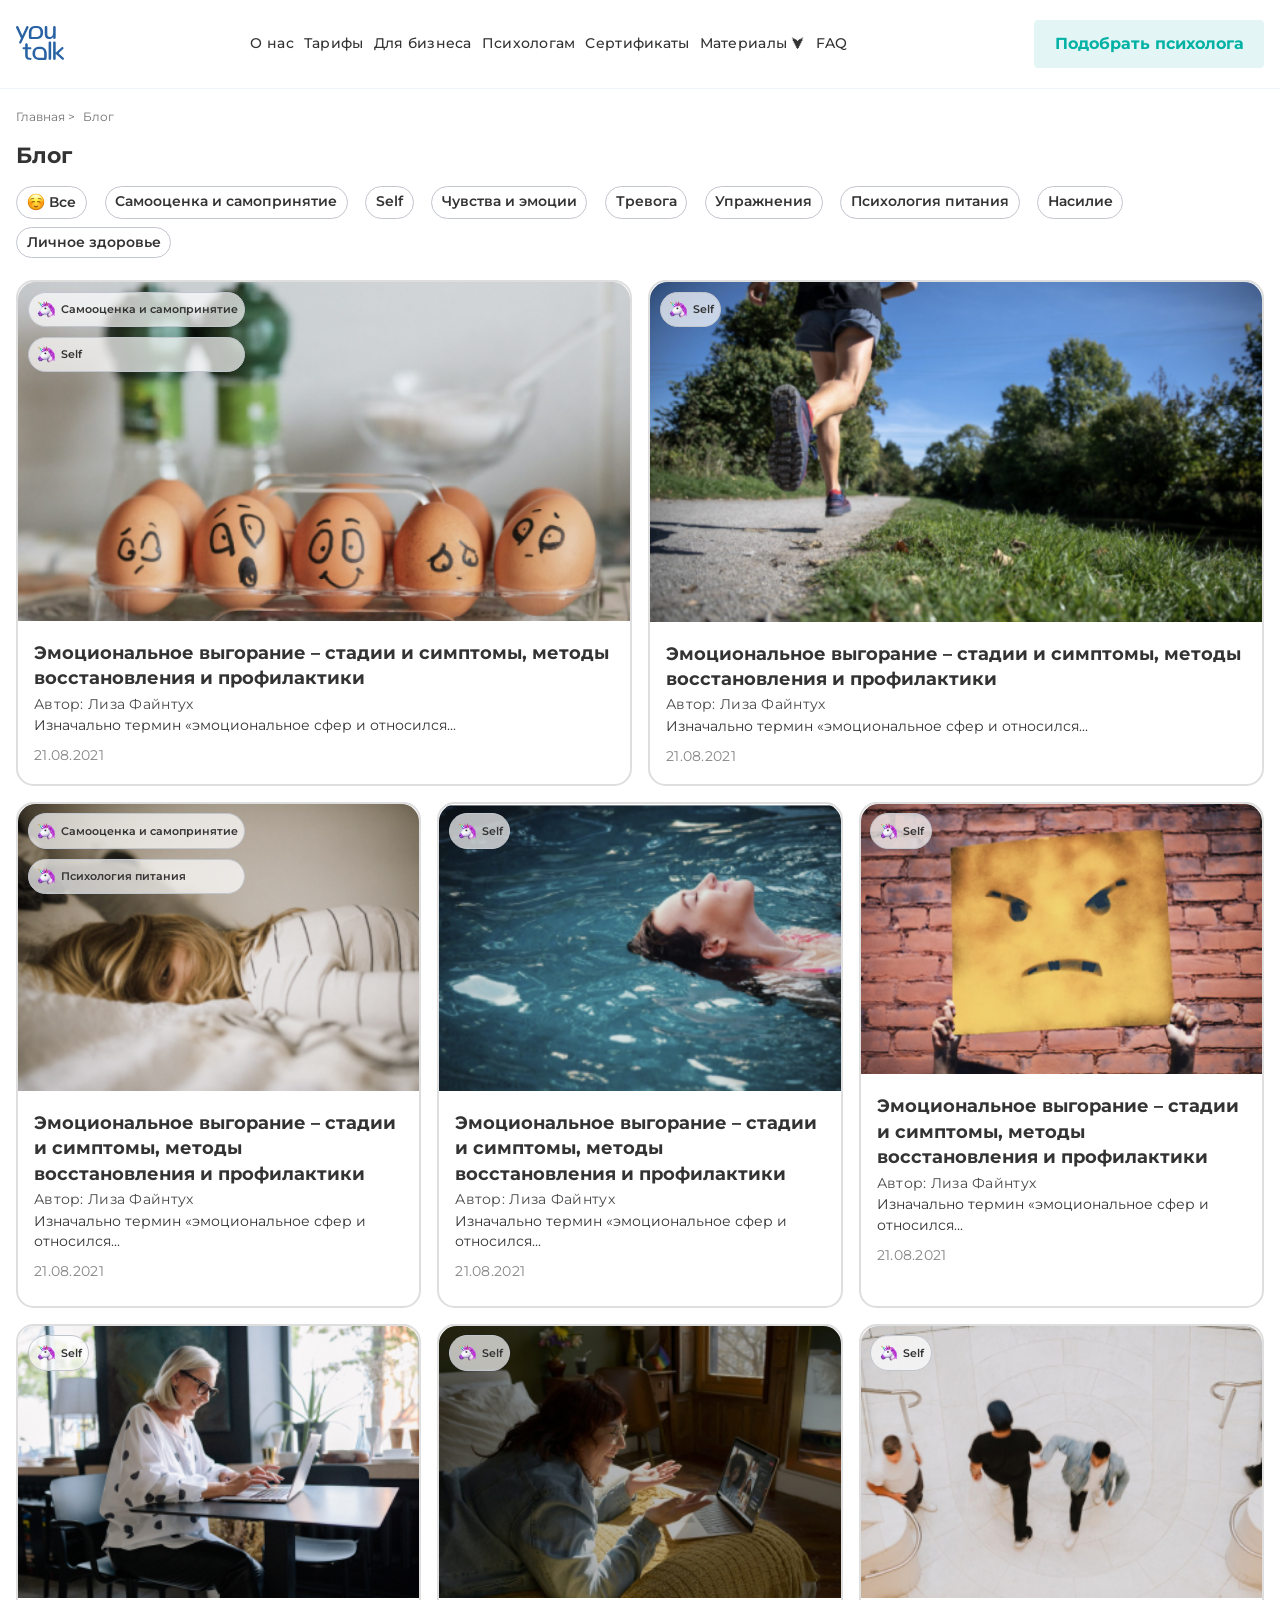
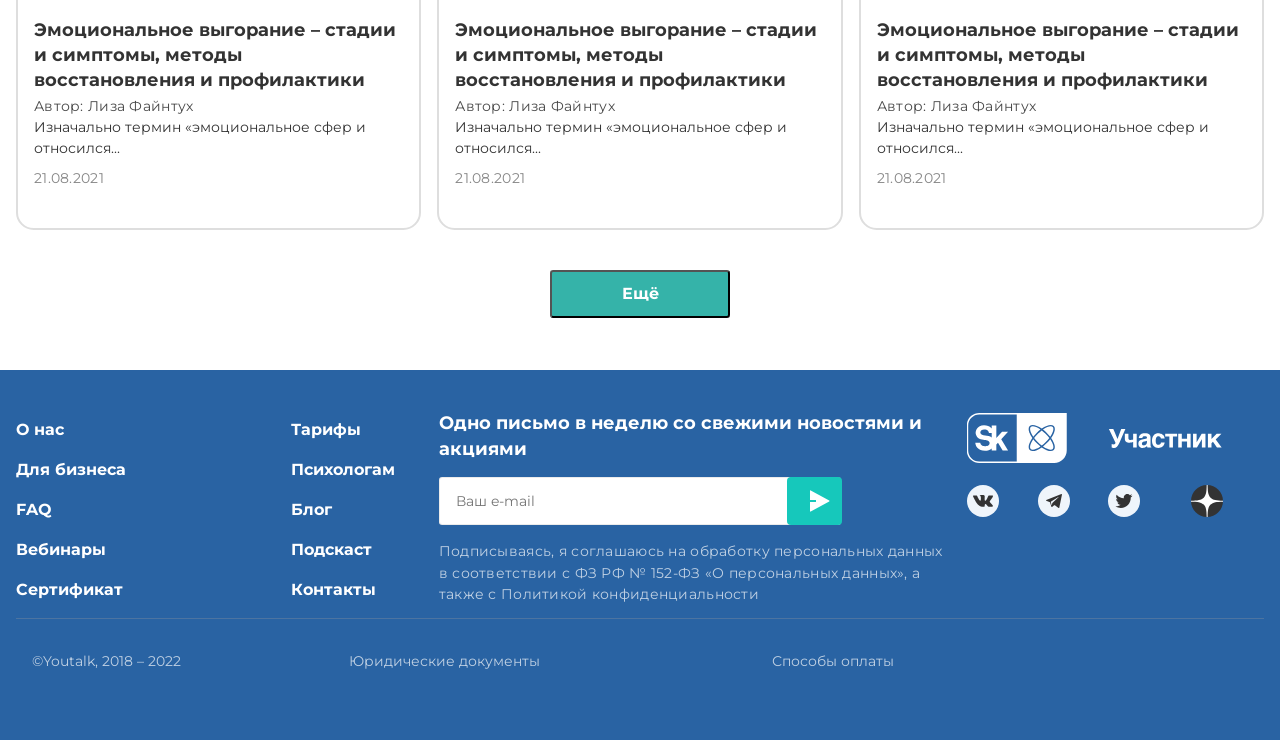
==== index.html @ 529569fa "first commit" ====
<!DOCTYPE html>
<html lang="ru">

<head>
  <meta charset="UTF-8">
  <meta name="viewport" content="width=device-width, initial-scale=1.0">
  <link rel="stylesheet" href="./style/style.css">
  <!-- <link rel="stylesheet" href="/style-pages/anxiety.css"> -->
  <link rel="preconnect" href="https://fonts.googleapis.com">
  <link rel="preconnect" href="https://fonts.gstatic.com" crossorigin>
  <link href="https://fonts.googleapis.com/css2?family=Montserrat:ital,wght@0,100..900;1,100..900&display=swap"
    rel="stylesheet">
  <title>YouTalk</title>
</head>

<body>
  <header class="header">
    <a class="header__logo" href="./index.html">
      <img src="./img/svg/header-icon-house.svg" alt="Домой в YouTalk">
    </a>
    <nav class="header__nav">
      <ul>
        <li><a href="./pages/anxiety.html">О нас</a></li>
        <li><a href="./index.html">Тарифы</a></li>
        <li><a href="#">Для бизнеса</a></li>
        <li><a href="#">Психологам</a></li>
        <li><a href="#">Сертификаты</a></li>
        <li><a href="#">Материалы &#11167;</a></li>
        <li><a href="#">FAQ</a></li>
      </ul>
    </nav>
    <button class="header__button">Подобрать психолога</button>
    <button class="header__burger">
      <img class="header__burger-icon" src="./img/svg/header-icon-nav.svg" alt="Разверни навигацию">
    </button>
  </header>
  <!-- хлебные крошки -->
  <nav class="crumbs">
    <ul class="crumbs__nav">
      <li><a href="./index.html">Главная &gt;</a></li>
      <li><a href="./pages/anxiety.html">Блог</a></li>
    </ul>
  </nav>

  <!-- заголовок именю СКРОЛ -->
  <nav class="scrol">
    <h1 class="scrol__title">Блог</h1>
    <ul class="scrol__nav">
      <li>
        <a class="scrol__icon" href="#">
          <img src="./img/svg/nav-smail.svg" alt="">
          Все
        </a>
      </li>
      <li><a href="./pages/anxiety.html">Самооценка и самопринятие</a></li>
      <li><a href="./index.html">Self</a></li>
      <li><a href="./pages/anxiety.html">Чувства и эмоции</a></li>
      <li><a href="#">Тревога</a></li>
      <li><a href="./pages/anxiety.html">Упражнения</a></li>
      <li><a href="#">Психология питания</a></li>
      <li><a href="#">Насилие</a></li>
      <li><a href="#">Личное здоровье</a></li>
    </ul>
  </nav>

  <!-- общий блок с секциями статьи -->
  <div class="main">
    <div class="main__top">
      <section class="main__top-emotion">
        <div class="main__unic">
          <div class="main__laic">
            <img class="main__imgtop" src="./img/svg/unicorn.svg" alt="">
            <span class="main__sptop">Самооценка и самопринятие</span>
          </div>
          <div class="main__laic">
            <img class="main__imgdot" src="./img/svg/unicorn.svg" alt="">
            <span class="main__spdot">Психология питания</span>
          </div>
        </div>
        <img src="./img/jpg/max-title1.jpg" alt="Эмоциональное выгорание">
        <h3 class="main__top-emotion-title">Эмоциональное выгорание – стадии и симптомы, методы восстановления и
          профилактики
        </h3>
        <span class="main__top-emotion-author">Автор: Лиза Файнтух</span>
        <p class="main__top-emotion-article">Изначально термин «эмоциональное сфер и относился...</p>
        <span class="main__top-emotion-date">21.08.2021</span>
      </section>
      <section class="main__top-sport">
        <div class="main__unic">
          <div class="main__laic">
            <img class="main__imgtop" src="./img/svg/unicorn.svg" alt="">
            <span class="main__sptop"> Self</span>
          </div>
        </div>
        <img src="./img/jpg/max-title2.jpg" alt="Эмоциональное выгорание">
        <h3 class="main__top-sport-title">Эмоциональное выгорание – стадии и симптомы, методы восстановления и
          профилактики
        </h3>
        <span class="main__top-sport-author">Автор: Лиза Файнтух</span>
        <p class="main__top-sport-article">Изначально термин «эмоциональное сфер и относился...</p>
        <span class="main__top-sport-date">21.08.2021</span>
      </section>
    </div>
    <div class="main__wrap">
      <section class="main__emotion">
        <div class="main__unic">
          <div class="main__laic">
            <img class="main__imgtop" src="./img/svg/unicorn.svg" alt="">
            <span class="main__sptop">Самооценка и самопринятие</span>
          </div>
          <div class="main__laic">
            <img class="main__imgdot" src="./img/svg/unicorn.svg" alt="">
            <span class="main__spdot">Self</span>
          </div>
        </div>
        <img src="./img/jpg/max-title1.jpg" alt="Эмоциональное выгорание">
        <h3 class="main__emotion-title">Эмоциональное выгорание – стадии и симптомы, методы восстановления и
          профилактики
        </h3>
        <span class="main__emotion-author">Автор: Лиза Файнтух</span>
        <p class="main__emotion-article">Изначально термин «эмоциональное сфер и относился...</p>
        <span class="main__emotion-date">21.08.2021</span>
      </section>
      <section class="main__sport">
        <div class="main__unic">
          <div class="main__laic">
            <img class="main__imgdot" src="./img/svg/unicorn.svg" alt="">
            <span class="main__spdot">Self</span>
          </div>
        </div>
        <img src="./img/jpg/max-title2.jpg" alt="Эмоциональное выгорание">
        <h3 class="main__sport-title">Эмоциональное выгорание – стадии и симптомы, методы восстановления и профилактики
        </h3>
        <span class="main__sport-author">Автор: Лиза Файнтух</span>
        <p class="main__sport-article">Изначально термин «эмоциональное сфер и относился...</p>
        <span class="main__sport-date">21.08.2021</span>
      </section>
      <section class="main__slip">
        <div class="main__unic">
          <div class="main__laic">
            <img class="main__imgtop" src="./img/svg/unicorn.svg" alt="">
            <span class="main__sptop">Самооценка и самопринятие</span>
          </div>
          <div class="main__laic">
            <img class="main__imgdot" src="./img/svg/unicorn.svg" alt="">
            <span class="main__spdot">Психология питания</span>
          </div>
        </div>
        <img src="./img/jpg/title3.jpg" alt="Эмоциональное выгорание">
        <h3 class="main__slip-title">Эмоциональное выгорание – стадии и симптомы, методы восстановления и профилактики
        </h3>
        <span class="main__slip-author">Автор: Лиза Файнтух</span>
        <p class="main__slip-article">Изначально термин «эмоциональное сфер и относился...</p>
        <span class="main__slip-date">21.08.2021</span>
      </section>
      <section class="main__pool">
        <div class="main__unic">
          <div class="main__laic">
            <img class="main__imgdot" src="./img/svg/unicorn.svg" alt="">
            <span class="main__spdot">Self</span>
          </div>
        </div>
        <img src="./img/jpg/title4.jpg" alt="Эмоциональное выгорание">
        <h3 class="main__pool-title">Эмоциональное выгорание – стадии и симптомы, методы восстановления и профилактики
        </h3>
        <span class="main__pool-author">Автор: Лиза Файнтух</span>
        <p class="main__pool-article">Изначально термин «эмоциональное сфер и относился...</p>
        <span class="main__pool-date">21.08.2021</span>
      </section>
      <section class="main__anger">
        <div class="main__unic">
          <div class="main__laic">
            <img class="main__imgdot" src="./img/svg/unicorn.svg" alt="">
            <span class="main__spdot">Self</span>
          </div>
        </div>
        <img src="./img/jpg/anger.jpg" alt="Эмоциональное выгорание">
        <h3 class="main__anger-title">Эмоциональное выгорание – стадии и симптомы, методы восстановления и профилактики
        </h3>
        <span class="main__anger-author">Автор: Лиза Файнтух</span>
        <p class="main__anger-article">Изначально термин «эмоциональное сфер и относился...</p>
        <span class="main__anger-date">21.08.2021</span>
      </section>
      <section class="main__study">
        <div class="main__unic">
          <div class="main__laic">
            <img class="main__imgdot" src="./img/svg/unicorn.svg" alt="">
            <span class="main__spdot">Self</span>
          </div>
        </div>
        <img src="./img/jpg/study.jpg" alt="Эмоциональное выгорание">
        <h3 class="main__study-title">Эмоциональное выгорание – стадии и симптомы, методы восстановления и профилактики
        </h3>
        <span class="main__study-author">Автор: Лиза Файнтух</span>
        <p class="main__study-article">Изначально термин «эмоциональное сфер и относился...</p>
        <span class="main__study-date">21.08.2021</span>
      </section>
      <section class="main__anxiety">
        <div class="main__unic">
          <div class="main__laic">
            <img class="main__imgdot" src="./img/svg/unicorn.svg" alt="">
            <span class="main__spdot">Self</span>
          </div>
        </div>
        <img src="./img/jpg/anxiety.jpg" alt="Эмоциональное выгорание">
        <h3 class="main__anxiety-title">Эмоциональное выгорание – стадии и симптомы, методы восстановления и
          профилактики
        </h3>
        <span class="main__anxiety-author">Автор: Лиза Файнтух</span>
        <p class="main__anxiety-article">Изначально термин «эмоциональное сфер и относился...</p>
        <span class="main__anxiety-date">21.08.2021</span>
      </section>
      <section class="main__garbage">
        <div class="main__unic">
          <div class="main__laic">
            <img class="main__imgdot" src="./img/svg/unicorn.svg" alt="">
            <span class="main__spdot">Self</span>
          </div>
        </div>
        <img src="./img/jpg/garbage.jpg" alt="Эмоциональное выгорание">
        <h3 class="main__garbage-title">Эмоциональное выгорание – стадии и симптомы, методы восстановления и
          профилактики
        </h3>
        <span class="main__garbage-author">Автор: Лиза Файнтух</span>
        <p class="main__garbage-article">Изначально термин «эмоциональное сфер и относился...</p>
        <span class="main__garbage-date">21.08.2021</span>
      </section>
      <button class="main__clic">Ещё</button>
    </div>
  </div>

  <footer class="footer">
    <!-- <div class="footer__section"> -->
    <ul class="footer__section-nav">
      <li><a href="#">О нас</a></li>
      <li><a href="#">Тарифы</a></li>
      <li><a href="#">Для бизнеса</a></li>
      <li><a href="#">Психологам</a></li>
      <li><a href="#">FAQ</a></li>
      <li><a href="#">Блог</a></li>
      <li><a href="#">Вебинары</a></li>
      <li><a href="#">Подскаст</a></li>
      <li><a href="#">Сертификат</a></li>
      <li><a href="#">Контакты</a></li>
    </ul>
    <!-- <div class="footer__section-form"> -->
    <p class="footer__form-title">Одно письмо в неделю со свежими новостями и акциями</p>
    <div class="footer__sear">
      <input class="footer__em" type="email" name="email" placeholder="Ваш e-mail" />
      <button class="footer__vector">
        <svg class="footer__vector-bt" width="55" height="48" viewBox="0 0 55 48" fill="none"
          xmlns="http://www.w3.org/2000/svg">
          <rect width="55" height="48" rx="4" fill="#16C8BB" />
          <path
            d="M23 25.0001H29V23.0001H23V13.8461C23 13.7592 23.0227 13.6738 23.0657 13.5984C23.1088 13.5229 23.1708 13.46 23.2456 13.4158C23.3204 13.3716 23.4054 13.3476 23.4923 13.3463C23.5791 13.3449 23.6649 13.3662 23.741 13.4081L42.203 23.5621C42.2814 23.6053 42.3468 23.6687 42.3923 23.7457C42.4378 23.8228 42.4618 23.9106 42.4618 24.0001C42.4618 24.0896 42.4378 24.1774 42.3923 24.2545C42.3468 24.3315 42.2814 24.3949 42.203 24.4381L23.741 34.5921C23.6649 34.634 23.5791 34.6553 23.4923 34.654C23.4054 34.6526 23.3204 34.6287 23.2456 34.5844C23.1708 34.5402 23.1088 34.4773 23.0657 34.4018C23.0227 34.3264 23 34.241 23 34.1541V25.0001Z"
            fill="white" />
        </svg>
      </button>
    </div>
    <p class="footer__form-agreement">Подписываясь, я соглашаюсь на обработку персональных данных в соответствии с
      ФЗ РФ № 152-ФЗ «О персональных
      данных», а также с Политикой конфиденциальности</p>
    <div class="footer__participant">
      <img class="footer__icon-sk" src="./img/svg/sk.svg" alt="skillfactori">
      <img class="footer__icon-part" src="./img/svg/part.svg" alt="участник">
      <img class="footer__icon-w" src="./img/svg/w.svg" alt="wk">
      <img class="footer__icon-tel" src="./img/svg/tel.svg" alt="tel">
      <img class="footer__icon-tvit" src="./img/svg/tvit.svg" alt="tvit">
      <img class="footer__icon-dz" src="./img/svg/dz.svg" alt="dzen">
    </div>
    <div class="footer__line"></div>
    <span class="footer__data">©Youtalk, 2018 – 2022</span>
    <span class="footer__doc">Юридические документы</span>
    <span class="footer__mani">Способы оплаты</span>
  </footer>
</body>

</html>
---- style/style.css ----
/* обнуление стилей */
@import '/style/reset.css';
@import '/style/normalize.css';
*{
  box-sizing: border-box;
}
body {
  font-family: "Montserrat";
}

/* 1rem = 16px */

/* header */
.header {
  margin: 0 auto 1.2rem auto;
  padding: 0 1rem;
  /* min-width: 288px; */
  height: 100%;
  border-bottom: 1px solid #EFF5FB;
  display: flex;
  justify-content: space-between;
  align-items: center;
}
/* прячим навигацию и кнопку Подобрать психолога*/
.header__nav,
.header__button {
  display: none;
}
/* кнопка картинка бургера */
.header__burger {
  cursor: pointer;
  background-color: transparent;
  border: none;
}


/* хлебные крошки */
.crumbs {
  padding: 0 1rem;
  /* padding-top: 24px; */
  margin: 0 auto;
  /* width: 288px; */
}
.crumbs__nav {
  display: inline-flex;
  align-items: center;
}
.crumbs__nav li {
  margin-right: 8px;
}
.crumbs__nav li a {
  font-weight: 400;
  font-size: 12px;
  line-height: 150%;
  text-align: center;
  color: rgba(51, 51, 51, 0.7);
  text-decoration: none;
}
.crumbs__nav li a:hover {
  color: #0ecec1;
}


/* навигация с перемоткой */
.scrol {
  padding: 0 1rem;
  margin: 0 auto 1.4rem auto;
  /* width: 288px; */
}
.scrol__title { /* заголовок блок */
  font-weight: 700;
  font-size: 1.4rem;
  line-height: 133%;
  color: #333;
}
.scrol__nav { /* ul */
  display: flex; /* элементв в ряд */
  overflow-x: auto; /*  */
  scrollbar-width: none; /* убираем скролл */
}
.scrol__icon { /* ссылка, в ней картинка смайлик */
  display: flex;
  align-items: center; /* выравниваем элементы между собой по высоте */
  justify-content: space-around; /* свободное пространство делится поровну между элементами*/
  gap: .3rem; /* отступ между элементами */
}
.scrol__nav li {
  padding: .4rem .6rem;
  margin-right: .6rem;
  border: .1rem solid #c1c5cd;
  border-radius: 1.3rem;
  white-space: nowrap; /* не переносить контент в нутри блока */
}
.scrol__nav li:hover { /* при наведении меняем рамку и цвет у li */
  border: .2px solid #16c8bb;
  border-radius: 24px;
  background: #f9fdfd;
}
.scrol__nav li a { /* ссылка */
  font-weight: 600;
  font-size: .9rem;
  color: #333;
  text-decoration: none; /* убираем подчёркивание ссылок */
}
.scrol__nav li a:hover{
  color: #16c8bb;;
}


/* общий контейнер под все секции */
.main {
  margin: 0 auto;
  padding: 0 1rem;
  /* width: 288px; */
}
.main img { /* все картинки в контенте */
  border-radius: 1.1rem 1.1rem 0px 0px; /* бордер */
  width: 100%; /* ширина картинки под блок в котором находится */
}
.main__top { /* прячим верхний блок с контентом (для мобилок) */
  display: none;
}
.main__unic { /* ощий блок с иконками (с конём) */
  position: absolute; /* позиционируем этот блок относительно родителя */
}
.main__laic { /* блок с иконкой и span */
  margin: .6rem;
  border: .1rem solid #c1c5cd;
  border-radius: 1.4rem;
  padding: .4rem;
  background: rgba(255, 255, 255, 0.7);
  display: flex; /* делаем флексом */
  justify-content: flex-start; /* ровняем к левому краю (по умолчанию) */
  align-items: center; /* ровняем по высоте */
  gap: .3rem; /* отступ между элементами */
}
.main__unic img { /* иконка с конём */
  width: 1.3rem;
}
.main__sptop, /* span */
.main__spdot {
  font-weight: 600;
  font-size: .7rem;
  line-height: 143%;
  color: #333;
}


/* секции с контентом в нижнем контейнере main__wrap */
.main__emotion,
.main__sport,
.main__slip,
.main__pool,
.main__anger,
.main__study,
.main__anxiety,
.main__garbage {
  padding-bottom: 1rem; 
  margin-bottom: 1rem;/* отступ между блоками */
  border: 2px solid #dedede; /* бордер вокруг */
  border-radius: 1.1rem; /* скругление */
  /* display: block; */
  position: relative; /* относительно этих блоков позиционировались блоки с иконкой и span */
}
.main__top-emotion-title, /* заголовки */
.main__top-sport-title,
.main__emotion-title,
.main__sport-title,
.main__slip-title,
.main__pool-title,
.main__anger-title,
.main__study-title,
.main__anxiety-title,
.main__garbage-title {
  padding: 1rem 1rem .2rem 1rem;
  font-weight: 700;
  font-size: 1.1rem;
  line-height: 144%;
  color: #333;
}
.main__top-emotion-author, /* span автор */
.main__top-sport-author,
.main__emotion-author,
.main__sport-author,
.main__slip-author,
.main__pool-author,
.main__anger-author,
.main__study-author,
.main__anxiety-author,
.main__garbage-author {
  padding: 0 1rem .6rem 1rem;
  font-weight: 400;
  font-size: .9rem;
  line-height: 150%;
  letter-spacing: 0.02em;
  color: #494949;
}
.main__top-emotion-article, /* параграф */
.main__top-sport-article,
.main__emotion-article,
.main__sport-article,
.main__slip-article,
.main__pool-article,
.main__anger-article,
.main__study-article,
.main__anxiety-article,
.main__garbage-article {
  padding: 0 1rem .6rem 1rem;
  font-weight: 400;
  font-size: .9rem;
  line-height: 143%;
  color: #333;
}
.main__top-emotion-date, /* span с датой */
.main__top-sport-date,
.main__emotion-date,
.main__sport-date,
.main__slip-date,
.main__pool-date,
.main__anger-date,
.main__study-date,
.main__anxiety-date,
.main__garbage-date {
  padding: 0 0 0 1rem;
  font-weight: 400;
  font-size: .9rem;
  line-height: 150%;
  letter-spacing: 0.02em;
  color: #868686;
}
.main__clic { /* кнопка ЕЩЁ */
  margin: 1.5rem auto 3.3rem auto;
  /* margin: 0 0 3.5rem 4rem; */
  border-radius: .2rem;
  padding: .0rem 1rem;
  width: 11.2rem;
  height: 3rem;
  background: #35b3a9;
  font-weight: 700;
  font-size: 1rem;
  line-height: 150%;
  color: #fff;
  cursor: pointer;
  display: block;
}
.main__clic:hover {
  background: #23a89d;
}
.main__anger, /* скрываем блоки со статьями для мобилки */
.main__study,
.main__anxiety,
.main__garbage {
  display: none;
}

/* подвал */
.footer {
  margin: 0 auto; /* ровняем блок по центру */
  padding: 2rem 1rem; /* общий падинг верх-низ и лево-право */
  background-color: #2963A3;
  display: grid; /* разбиваем блок на сетку */
  grid-template-columns: repeat(12, 1fr); /* указываем 12 колонок (думаю так точнее выставить ячейки относительно друг друга) */
  row-gap: .5rem; /* расстояние между секциями сетки */
}
.footer__section-nav { /* навигация ul */
  display: grid; /* так как в списке много li, то */
  grid-template-columns: auto auto; /* делим на две колонки */
  grid-template-rows: repeat(5, auto); /* и 5 рядов */ 
  grid-column: 1/13; /* блок занимает весь верхний ряд  */
  justify-content: space-between; /* раскидали колонки по краям */
}
/*  */
.footer__section-nav a { /* ссылки */
  text-decoration: none; /* убираем подчёркивание */
  font-weight: 700;
  font-size: 1rem;
  line-height: 150%;
  color: #fff;
}
.footer__section-nav a:hover { /* при наведении на ссылку */
  color: #06a6c2;
}
.footer__form-title { /* параграф у формы  */
  grid-column: 1/13; /* занимаем весь ряд */
  font-weight: 700;
  font-size: 1.1rem;
  line-height: 144%;
  color: #fff;
}
.footer__sear{ /* блок с полем ввода и  svg */
  grid-column: 1/13; /* занимаем весь ряд */
  position: relative; /* внём позиционируем кнопку с svg */
}
.footer__em {  /* поле ввода */
  padding: 0 0 0 1rem; /* отступ текста в поле ввода */
  border: .1rem solid rgba(157, 157, 157, 0.2); /* бордер с затемнением */
  border-radius: .2rem;
  width: 100%;
  /* box-sizing: border-box; */
  height: 3rem; /* высота поля */
  font-weight: 400; /* толщина текста */
  font-size: .9rem; /* размер шрифта */
  line-height: 143%;
  color: #9d9d9d;
}
.footer__vector { /* сама кнопка с svg внутри */
  padding: 0;
  margin: 0 0 0 -3.3rem; /* подставляем к полю ввода данных */
  width: 3.3rem;
  height: 2.9rem;
  position: absolute; /* её позицианируем относительно родителя */
}
 
.footer__vector-bt{ /* svg иконка в кнопке */
  margin: -.1rem 0 0 -0.2rem; /* подставляем к полю ввода данных */
}
.footer__form-agreement { /* параграф */
  font-weight: 400;
  font-size: .9rem;
  line-height: 150%;
  letter-spacing: 0.02em;
  color: #fff;
  opacity: 0.7; /* затемнение */
  grid-column: 1/13; /* весь ряд */
}
.footer__participant { /* блок с иконками.  */
  padding: 0 0 .9rem 0;
  border-bottom: 1px solid #9D9D9D;
  display: grid; /* его самого деаем grid */
  grid-template-columns: repeat(6 1fr); /* 6 колонок с авто шириной. И расстовляем в нём иконки */
  grid-column: 1/13; /* весь ряд */
}
/* иконки ставим по местам */
.footer__icon-sk { /* Sk */
  padding-bottom: 1.1rem;
  grid-column: 1/3; /* весь ряд */
}
.footer__icon-part { /* участник */
  grid-column: 3/7;
}
.footer__icon-w { /* вк */
  grid-column: 1/2;
}
.footer__icon-tel { /* тел */
  grid-column: 2/3;
}
.footer__icon-tvit { /* твит */
  padding-right: 10px;
  grid-column: 3/4;
}
.footer__icon-dz { /* дзен */
  grid-column: 4/5;
}
.footer__data { /* span дата */
  /* padding: 0 16px 20px 16px; */
  font-weight: 400;
  font-size: .9rem;
  line-height: 143%;
  color: #fff;
  opacity: .7;
  grid-column: 1/13; /* весь ряд */
}
.footer__doc { /* span Юр док */
  /* padding: 0 16px 20px 16px; */
  font-family: var(--font-family);
  font-weight: 400;
  font-size: .9rem;
  line-height: 143%;
  color: #fff;
  opacity: .7;
  grid-column: 1/13; /* весь ряд */
}
.footer__mani { /* span способ оплаты */
  /* padding: 0 16px 37px 16px; */
  font-weight: 400;
  font-size: .9rem;
  line-height: 143%;
  color: #fff;
  opacity: 0.7;
  grid-column: 1/13; /* весь ряд */
}



/*  */
/* media запросы. Если разрешение экрана больше указанного, то выполняем запрос */

/* @media screen and (max-width: 786px){
  .scrol__nav {
    display: flex;
    flex-wrap: wrap;
    gap: 8px;
  }
  .main__wrap {
    margin: 0;
    padding: 0;
    display: grid;
    grid-template-columns: 1fr 1fr 1fr 1fr;
    column-gap: 16px;
  }


  .main__anger,
  .main__study,
  .main__anxiety,
  .main__garbage {
    display: block;
  }

  .main__emotion {
    grid-column: 1 / 5;
    grid-row: 1/2;
  }

  .main__sport {
    grid-column: 1 / 5;
    grid-row: 2/3;
  }

  .main__slip {
    grid-column: 1/3;
    grid-row: 3/4;
  }

  .main__pool {
    grid-column: 3/5;
    grid-row: 3/4;
  }

  .main__anger {
    grid-column: 1/3;
    grid-row: 4/5;

  }

  .main__study {
    grid-column: 3/5;
    grid-row: 4/5;

  }

  .main__anxiety {
    grid-column: 1/3;
    grid-row: 5/6;
  }

  .main__garbage {
    grid-column: 3/5;
    grid-row: 5/6;

  }

  .main__clic {
    grid-column: 1/5;
    grid-row: 6/7;
    justify-self: center;
  }
}
@media screen and (max-width: 415px){
  .scrol__nav {
    flex-wrap: nowrap;
  }
}

@media (max-width: 320px){
  .footer__vector { 
    display: none; 
  }
} */
/* @media screen and (max-width: 415px){
  .footer__vector { 
    display: inline-block; 
  }
} */
/* @media screen and (max-width: 768px){
  .scrol__nav {
    display: flex;
    gap: 8px;
  }
  .main__top {
    display: inline-block;
  }
} */




@media (max-width: 320px){
  .footer__vector { 
    display: none; 
  }
}
@media screen and (min-width: 414px) {

  .header,
  .crumbs,
  .scrol,
  .main,
  .footer {
    /* width: 347px; */
  }

  /* .main__clic {
    margin: 0;
    padding: 0;
    margin: 0 80px 59px 80px;
  } */
  .footer__vector { 
    display: inline-block; 
  }
}

@media screen and (min-width: 768px) {

  .header,
  .crumbs,
  .scrol,
  .main,
  .footer {
    /* width: 728px; */
  }

  .scrol__nav {
    display: flex;
    flex-wrap: wrap;
    gap: 8px;
  }


  .main__top {
    display: none;
  }

  .main__wrap {
    margin: 0;
    padding: 0;
    display: grid;
    grid-template-columns: 1fr 1fr 1fr 1fr;
    column-gap: 16px;
  }


  .main__anger,
  .main__study,
  .main__anxiety,
  .main__garbage {
    display: block;
  }

  .main__emotion {
    grid-column: 1 / 5;
    grid-row: 1/2;
  }

  .main__sport {
    grid-column: 1 / 5;
    grid-row: 2/3;
  }

  .main__slip {
    grid-column: 1/3;
    grid-row: 3/4;
  }

  .main__pool {
    grid-column: 3/5;
    grid-row: 3/4;
  }

  .main__anger {
    grid-column: 1/3;
    grid-row: 4/5;

  }

  .main__study {
    grid-column: 3/5;
    grid-row: 4/5;

  }

  .main__anxiety {
    grid-column: 1/3;
    grid-row: 5/6;
  }

  .main__garbage {
    grid-column: 3/5;
    grid-row: 5/6;

  }

  .main__clic {
    grid-column: 1/5;
    grid-row: 6/7;
    justify-self: center;
  }

  .footer__section-nav {
    /* background-color: #333; */
    /* display: grid; */
    /* grid-template-columns: auto auto; */
    margin-right: 24px;
    /* grid-column-gap: 30px; */
    grid-column: 1/6;
    grid-row: 1/4;
  }

  .footer__section-nav>li>a {
    font-weight: 700;
    font-size: 16px;
    line-height: 250%;
    color: #fff;
  }

  .footer__form-title {
    grid-column: 6/13;
  }

  .footer__sear {
    grid-column: 6/13;
  }

  .footer__form-agreement {
    grid-column: 6/13;
  }

  .footer__participant {
    display: grid;
    grid-template-columns: repeat(12 1fr);
    grid-column: 1/13;
    align-items: center;
  }

  .footer__icon-sk {
    grid-column: 1/3;
  }

  .footer__icon-part {
    padding-bottom: 1.1rem;
    grid-column: 3/5;
  }

  .footer__icon-w {
    grid-column: 1/2;
  }

  .footer__icon-tel {
    grid-column: 2/3;
  }

  .footer__icon-tvit {
    padding-right: 10px;
    grid-column: 3/4;
  }

  .footer__icon-dz {
    grid-column: 4/13;
  }

  .footer__data {
    padding: 0 16px 20px 16px;
    font-weight: 400;
    font-size: 14px;
    line-height: 143%;
    color: #fff;
    opacity: .7;
    grid-column: 1/4;
  }

  .footer__doc {
    padding: 0 16px 20px 16px;
    font-family: var(--font-family);
    font-weight: 400;
    font-size: 14px;
    line-height: 143%;
    color: #fff;
    opacity: .7;
    grid-column: 4/8;
  }

  .footer__mani {
    padding: 0 16px 37px 16px;
    font-weight: 400;
    font-size: 14px;
    line-height: 143%;
    color: #fff;
    opacity: 0.7;
    grid-column: 8/13;
  }
}

@media screen and (min-width:1024px) {

  .header,
  .crumbs,
  .scrol,
  .main,
  .footer {
    /* width: 960px; */
    /* padding: 0; */
  }

  .header__burger {
    display: none;
  }

  .header__nav {
    display: inline;
  }

  .header__nav ul {
    display: flex;
    gap: 10px;
  }

  .header__nav ul li {
    display: flex;
    justify-content: space-between;
  }

  .header__nav ul li a {
    text-decoration: none;
    font-weight: 500;
    font-size: 14px;
    line-height: 114%;
    letter-spacing: 0.02em;
    text-align: center;
    color: #333;
  }

  .header__nav ul li a:hover {
    color: #35b3a9;
  }

  .header__button {
    margin: 20px 0 20px 0;
    display: inline;
    border: 1px solid #e3f5f5;
    border-radius: 4px;
    width: 230px;
    height: 48px;
    background: #e3f5f5;
    font-weight: 700;
    font-size: 16px;
    text-align: center;
    color: #03b2a5;
    cursor: pointer;
  }


  .main__wrap {
    margin: 0;
    padding: 0;
    display: grid;
    grid-template-columns: repeat(6, 1fr);
    grid-template-rows: repeat(3, 1fr);
  }


  .main__anger,
  .main__study,
  .main__anxiety,
  .main__garbage {
    display: block;
  }

  .main__emotion {
    grid-column: 1 / 4;
    grid-row: 1/2;
  }

  .main__sport {
    grid-column: 4/7;
    grid-row: 1/2;
  }

  .main__slip {
    grid-column: 1/3;
    grid-row: 2/3;
  }

  .main__pool {
    grid-column: 3/5;
    grid-row: 2/3;
  }

  .main__anger {
    grid-column: 5/7;
    grid-row: 2/3;

  }

  .main__study {
    grid-column: 1/3;
    grid-row: 3/4;

  }

  .main__anxiety {
    grid-column: 3/5;
    grid-row: 3/4;
  }

  .main__garbage {
    grid-column: 5/7;
    grid-row: 3/4;

  }

  .main__clic {
    grid-column: 1/7;
    grid-row: 4/5;
    justify-self: center;
  }


  .footer {
    padding-top: 40px;
    column-gap: 20px;
  }

  .footer__section-nav {
    display: grid;
    grid-template-columns: auto auto;
    grid-column: 1/5;
    /* column-gap: 120px; */
  }

  .footer__section-nav>li>a {
    font-weight: 700;
    font-size: 16px;
    line-height: 250%;
    color: #fff;
  }

  .footer__form-title {
    grid-column: 5/10;
  }

  .footer__sear {
    grid-column: 5/9;
  }

  .footer__form-agreement {
    grid-column: 5/10;
  }

  .footer__participant {
    border-bottom: none;
    display: grid;
    grid-template-columns: repeat(4 1fr);
    grid-column: 10/13;
    grid-row: 1/3;
  }

  .footer__icon-sk {
    grid-column: 1/3;
  }

  .footer__icon-part {
    grid-column: 3/5;
  }

  .footer__icon-w {
    grid-column: 1/2;
  }

  .footer__icon-tel {
    grid-column: 2/3;
  }

  .footer__icon-tvit {
    padding-right: 10px;
    grid-column: 3/4;
  }

  .footer__icon-dz {
    grid-column: 4/5;
  }

  .footer__line {
    margin-bottom: 24px;
    height: 1px;
    background: #9d9d9d;
    opacity: 0.3;
    grid-column: 1/13;
    grid-row: 4/5;
  }

  .footer__data {
    padding: 0 16px 20px 16px;
    font-weight: 400;
    font-size: 14px;
    line-height: 143%;
    color: #fff;
    opacity: .7;
    grid-column: 1/4;
  }

  .footer__doc {
    padding: 0 16px 20px 16px;
    font-family: var(--font-family);
    font-weight: 400;
    font-size: 14px;
    line-height: 143%;
    color: #fff;
    opacity: .7;
    grid-column: 4/8;
  }

  .footer__mani {
    padding: 0 16px 37px 16px;
    font-weight: 400;
    font-size: 14px;
    line-height: 143%;
    color: #fff;
    opacity: 0.7;
    grid-column: 8/13;
  }
}

@media screen and (min-width:1440px) {
    .header,
    .crumbs,
    .scrol,
    .main,
    .footer {
      padding: 40px 120px 0 120px
      /* width: 1200px; */
    }
    .main__wrap{
      padding: 40px 0 0 0;
    }

    
    .main {
      background-image: url(/img/svg/fon-top.svg);
      background-repeat: no-repeat;
      background-position: 0 250px;
    }

    
    .main__top {
      display: flex;
      background-image: url(/img/svg/fon-top.svg);
      background-repeat: no-repeat;
      background-position: 0 250px;
    }

    .main__top-emotion,
    .main__top-sport {
      min-width: 588px;
      height: 500px;
      border: 2px solid #dedede;
      border-radius: 16px;
    }

    .main__top-emotion {
      margin-right: 24px;
    }

    .main__top-emotion-title,
    .main__top-sport-title {
      font-weight: 700;
      font-size: 18px;
      line-height: 144%;
      color: #333;
    }

    .main__top-emotion-author,
    .main__top-sport-author {
      font-weight: 400;
      font-size: 12px;
      line-height: 150%;
      letter-spacing: 0.02em;
      color: #494949;
    }

    .main__top-emotion-article,
    .main__top-sport-article {
      font-weight: 400;
      font-size: 14px;
      line-height: 143%;
      color: #333;
    }

    .main__top-emotion-date,
    .main__top-sport-date {
      margin-top: auto;
    }

    
    .main__wrap {
      display: flex;
      margin-top: 707px;
      margin-bottom: 40px;
      overflow-x: auto;
      scrollbar-width: none;
    }

    .main__wrap:first-child {
      margin: 0;
      padding: 0;
      flex-wrap: wrap;
    }

    
    .main__unic img {
      margin-bottom: -4px;
      width: 14px;
    }

    
    .main__sptop,
    .main__spdot {
      font-weight: 6400;
      font-size: 10px;
      color: #333;
    }

    .main__clic {
      display: none;
    }

    
    .main__emotion,
    .main__sport,
    .main__slip,
    .main__pool,
    .main__anger,
    .main__study {
      max-width: 384px;
    }

    
    .main__anxiety,
    .main__garbage {
      display: none;
    }

    .footer {
      column-gap: 91px;
      padding-top: 40px;
    }

    .footer__section-nav {
      display: grid;
      grid-template-columns: auto auto;
      grid-column: 1/5;
      /* justify-items: center; */
    }

    .footer__section-nav>li>a {
      font-weight: 700;
      font-size: 16px;
      line-height: 250%;
      color: #fff;
    }

    .footer__form-title {
      grid-column: 5/10;
    }

    .footer__em {
      grid-column: 5/10;
    }

    .footer__form-agreement {
      grid-column: 5/10;
    }

    .footer__participant {
      border-bottom: none;
      display: grid;
      grid-template-columns: repeat(4 1fr);
      grid-column: 10/13;
      grid-row: 1/3;
    }

    .footer__icon-sk {
      grid-column: 1/3;
    }

    .footer__icon-part {
      grid-column: 3/5;
    }

    .footer__icon-w {
      grid-column: 1/2;
    }

    .footer__icon-tel {
      grid-column: 2/3;
    }

    .footer__icon-tvit {
      padding-right: 10px;
      grid-column: 3/4;
    }

    .footer__icon-dz {
      grid-column: 4/5;
    }

    .footer__line {
      margin-bottom: 24px;
      height: 1px;
      background: #9d9d9d;
      opacity: 0.3;
      grid-column: 1/13;
      grid-row: 4/5;
    }

    .footer__data {
      padding: 0 16px 20px 16px;
      font-weight: 400;
      font-size: 14px;
      line-height: 143%;
      color: #fff;
      opacity: .7;
      grid-column: 1/4;
    }

    .footer__doc {
      padding: 0 16px 20px 16px;
      font-family: var(--font-family);
      font-weight: 400;
      font-size: 14px;
      line-height: 143%;
      color: #fff;
      opacity: .7;
      grid-column: 4/8;
    }

    .footer__mani {
      padding: 0 16px 37px 16px;
      font-weight: 400;
      font-size: 14px;
      line-height: 143%;
      color: #fff;
      opacity: 0.7;
      grid-column: 8/13;

    }
  }
---- style-pages/anxiety.css ----
.crumbs__nav-briefly,
.crumbs__nav-lonu {
  display: none;
}
.anxiety {
  margin: 0 auto;
  padding: 1.4rem 1rem 0 1rem;
  padding-top: 1.4rem;
  /* width: 320px; */
  box-sizing: border-box;
  font-size: .9rem;
  font-weight: 400;
}
/* img{
  width: 100%;
} */

h1 {
  font-weight: 700;
  font-size: 1.4rem;
  line-height: 133%;
  color: #333;
}

h3 {
  font-weight: 700;
  font-size: 1.1rem18px;
  line-height: 144%;
  color: #333;
}

h4 {
  font-weight: 700;
  font-size: 1rem;
  line-height: 150%;
  color: #333;
}

.btn {
  cursor: pointer;
  background: #35b3a9;
  color: #fff;
  text-align: center;
}

.btn:hover {
  background: #2d4e4c;
}

.crumbs__nav-briefly,
.crumbs__nav-lonu {
  display: none;
}

.fear__publication {
  margin: 0 .2rem 1rem 0;
}

.fear__autors,
.fear__autor,
.fear__data {
  line-height: 143%;
  color: #494949;
}

.fear__cont {
  /* margin-bottom: 8px; */
  font-weight: 700;
  font-size: 1rem;
  line-height: 150%;
  color: #333;
}
.fear__wide{
  width: 100%;
}
.fear__content {
  margin: .6rem 0 1rem 1.3rem;
  font-weight: 500;
  font-size: 1rem;
  line-height: 150%;
  color: #333;
  text-decoration: underline;
}

.points li:before {
  content: "\2022";
  /* юникод точки */
  color: #03b2a5;
  /* Менять цвет */
  font-weight: bold;
  /* Менять жирность */
  display: inline-block;
  /* Расстояние между точкой и текстом */
  width: 1em;
  /* Задать значение расстояния */
}

.fear h3 {
  margin-bottom: .6rem;
}

.fear__title>p {
  font-weight: 500;
  font-size: 1rem;
  line-height: 150%;
  color: #333;
}


.advices {
  padding: 1rem 1rem .6rem 1rem;
  margin-bottom: 1rem;
  background: #f3f7fe;
}

.advices p {
  font-style: italic;
  font-weight: 400;
  font-size: 1rem;
  line-height: 150%;
  color: #333;
}

.advices span {
  display: block;
  padding-bottom: 1rem;
  font-weight: 700;
  font-size: 1rem;
  line-height: 150%;
  color: #333;
}

.management {
  margin-bottom: 1rem;
  /* height: 374px; */
}

.management h3 {
  margin-bottom: .6rem;
}

.management__content,
.benefit__content {
  margin-bottom: 1rem;
  font-weight: 500;
  font-size: 1rem;
  line-height: 150%;
  color: #333;
}

.management p {
  font-weight: 500;
  font-size: 1rem;
  line-height: 150%;
  color: #333
}
.management__advice {
  padding: 1.3rem;
  font-style: italic;
  font-weight: 400;
  font-size: 1rem;
  line-height: 150%;
  text-align: center;
  color: #333;
  background-image: url(/img/png/puddle.png);
  background-repeat: no-repeat;
  background-position-x: center;
  background-position-y: center;
}
.management__levo,
.management__garb{
  width: 100%;
}
.exercise-one,
.exercise-ones {
  margin-bottom: 1rem;
  font-weight: 500;
  font-size: 1rem;
  line-height: 150%;
  color: #333;
  background: #fefaec;
  border-radius: 1rem;
  padding: 1rem;
}

.oneblu {
  background: rgba(3, 178, 165, 0.1);
}


.exercise-one h4,
.exercise-ones h4 {
  margin-bottom: .6rem;
}

.benefit {
  margin-bottom: 1rem;
}

.benefit p {
  font-weight: 500;
  font-size: 1rem;
  line-height: 150%;
  color: #333;
}
.benefit__han{
  width: 100%;
}

.exercise-two {
  margin-bottom: 1rem;
  border-radius: 1rem;
  padding: 1rem;
  background: #fff3eb;
}

.exercise-two h4 {
  margin-bottom: .6rem;
  font-weight: 700;
  font-size: 1rem;
  line-height: 150%;
  color: #333;
}

.exercise-two p {
  font-weight: 500;
  font-size: 1rem;
  line-height: 150%;
  color: #333;
}

.doctor {
  margin-bottom: 1rem;
}

.doctor p {
  font-weight: 500;
  font-size: 1rem;
  line-height: 150%;
  color: #333;
}

.doctor__img-line {
  height: 2rem;
}

.doctor__cha,
.doctor__sunse,
.doctor__img-line{
  width: 100%;
}

.together{
  padding: 20px;
  margin-bottom: 1rem;
  display: flex;
  justify-content: center;
  flex-direction: column;
  align-items: center;
  background: #e6f0fd;
  border-radius: 1rem;
}
.together img{
  width: 100%;
}
.together h3 {
  padding-bottom: .6rem;
  font-weight: 700;
  font-size: 1.1rem;
  line-height: 133%;
  /* text-align: center; */
  color: #333;
}
.together p {
  padding-bottom: .6rem;
  line-height: 143%;
  color: #333;
}
.together__detail {
  border-radius: .2rem;
  width: 239px;
  height: 48px;
  font-weight: 700;
  font-size: 1rem;
  line-height: 150%;
}



.card {
  margin-bottom: 1rem;
  border: 1px solid #dedede;
  border-radius: 1rem;
  padding: 1.2rem;
  background: #fff;
}

.card-vrap {
  display: grid;
  grid-template-columns: repeat(6, 1fr);
  justify-content: center;
  position: relative;
}

/* блок с конём в карточке */
.card__unic {
  margin: -1.4rem;
  padding: 0;
  position: absolute;
}

.card__laic {
  margin: .6rem;
  border-radius: .5rem;
  padding: 0px .5rem;
  /* width: 105px; */
  height: 1.8rem;
  background: rgba(243, 244, 248, 0.7);

}

.card__unic img {
  margin-bottom: -.2rem;
  width: 1.2rem;
}


.card__sptop,
.cardmain__spdot {
  font-weight: 600;
  font-size: .9rem;
  line-height: 143%;
  color: #333;
}
.card-vrap__lilia {
  margin: 0 auto;
  width: 65%;
  /* width: 62%; */
  grid-column: 1 / 7;
  /* justify-content: center; */
}
.card-vrap__krug{
  margin: 0 auto;
  /* display: inline-block; */
  /* text-align: center; */
  width: 100%;
}

.card-vrap__krug {
  border-radius: 100%;
}

.card-vrap__name {
  font-weight: 700;
  font-size: 20px;
  line-height: 140%;
  text-align: center;
  color: #333;
  grid-column: 1 / 7;
  text-align: center;
}

.card-vrap__profession {
  font-weight: 600;
  font-size: 16px;
  line-height: 150%;
  text-align: center;
  color: #333;
  grid-column: 1 / 7;
  text-align: center;
}

.card-vrap__experience {
  font-weight: 500;
  line-height: 143%;
  color: #a2a7b1;
  text-align: right;
  grid-column: 1 / 4;
}

.card-vrap__age {
  padding-left: 8px;
  font-weight: 500;
  line-height: 143%;
  color: #a2a7b1;
  text-align: left;
  grid-column: 4 / 7;
}

.card__line {
  margin: 16px 0 16px 0;
  border: 1px solid #dedede;
}
.card h4{
  display: block;
  text-align: center;
  font-weight: 700;
font-size: 16px;
line-height: 150%;
color: #333
}
.card__content {
  margin-bottom: 16px;
  line-height: 143%;
  color: #333;
  text-align: center;
}

.card__detail {
  border-radius: 4px;
  padding: 12px 16px;
  width: 250px;
  height: 48px;
  background: #35b3a9;
  display: block;
  margin: 0 auto;
}

.card__detail:active {
  cursor: pointer;
  background: #27cec0;
  color: #cfc9c9;
}

.praise{
  width: 100%;
}


.proposal {
  padding: 8px;
  margin-bottom: 60px;
  border: 1px solid #dedede;
  border-radius: 24px;
  display: grid;
  grid-template-columns: repeat(3, 1fr);
}
.proposal h4 {
  margin-bottom: 16px;
  font-weight: 700;
  font-size: 24px;
  line-height: 133%;
  color: #2963a3;
  grid-column: 1 / 4;
}
.proposal p {
  margin-bottom: 16px;
  line-height: 143%;
  color: #011632;
  grid-column: 1 / 4;
}

.col {
  font-weight: 700;
  font-size: 24px;
  line-height: 133%;
  color: #333;
}

.proposal__mani {
  margin-bottom: 16px;
  grid-column: 1/2;
}
.proposal__rub {
  grid-column: 2/4;
}
.proposal__detail {
  border-radius: 4px;
  padding: 12px 16px;
  width: 108px;
  height: 48px;
  background: #35b3a9;
  grid-column: 1/3;
}
.proposal img {
  margin: 20px 0 -10px 0;
  display: block;
  grid-column: 3/4;
}



@media screen and (min-width: 320px) {
  .crumbs__nav-briefly,
  .crumbs__nav-lonu{
    display: none;
  }
}
@media screen and (min-width: 414px) {
  .crumbs__nav-briefly{
    display: inline-block;
  }
  .management__advice{
    padding: 2.3rem;
  }
}


@media screen and (min-width: 768px){
  .crumbs__nav-lonu{
    display: inline-block;
  }
  .fear h1{
    font-weight: 700;
font-size: 48px;
line-height: 117%;
color: #333;
  }
  .management__advice{
    padding: 3.3rem;
  }
  /* .management{
    position: relative;
  } */
  .management__levo{
    margin: 24px 24px 24px 0;
    width: 294px;
    float: left;
    /* position: absolute; */
  }
  .exercise-one{
    margin-top: 12%;
  }
  .benefit__han{
    margin-right: 24px;
    width: 294px;
    float: left;
  }
  .doctor{
    position: relative;
  }
  .doctor__poza-cha{
   width: 50%;
    display: flex;
    margin-right: 14px;
    flex-direction: column;
    row-gap: 16px;
    float: left;
  }
  .doctor__poza-sunse{
    width: 48%;
    display: flex;
    flex-direction: column;
    row-gap: 16px;
  }
  .together{
    width: 49%;
    float: left;
  }
  .together img{
    width: 100%;
  }
  
  .card{
    width: 49%;
    float: right;
  }
  .praise{
    padding: 0;
    margin-bottom: 10px;
    margin: 0 10px 0 0;
    width: 49%;
    float: left;
    height: 237px;
  }
  .proposal{margin-bottom: 10px;
    padding: 8px;
    width: 49%;
    /* float: right; */
  }
}
@media screen and (min-width: 1024px){
.anxiety{
  padding: 20px;
  display: grid;
  /* grid-template-columns: repeat(4, 1fr);
  grid-template-rows: repeat(8, 1fr); */
  grid-template-columns: 70% 30%;
  grid-template-rows: auto auto auto auto auto auto auto auto;
  column-gap: 16px;
  grid-template-areas:    "fear            together"
                          "fear            card"
                          "advices         praise"
                          "management      proposal"
                          "exercise-one    ."
                          "benefit ."
                          "exercise-two ."
                          "doctor ."
                          "exercise-ones .";
}
.fear{
/* grid-column: 1/4; */
/* grid-row: 1/2; */
grid-area: fear;
max-height: 10%;
}
.advices{
  /* grid-column: 1/4; */
/* grid-row: 2/3; */
grid-area: advices;
}
.management{
  /* grid-column: 1/4; */
  grid-area: management;
}
.exercise-one{
  margin: 0;
  /* grid-column: 1/4; */
  grid-area: exercise-one;
}
.benefit{
  /* grid-column: 1/4; */
  grid-area: benefit;
}
.exercise-two{
  /* grid-column: 1/4; */
  grid-area: exercise-two;
}
.doctor{
  /* grid-column: 1/4; */
  grid-area: doctor;
}
.exercise-ones{
  /* grid-column: 1/4; */
  grid-area: exercise-ones;
}


.together{
  width: 100%;
  max-height: 100%;
  /* margin: top; */
  /* grid-column: 4/5; */
/* grid-row: 1/2; */
  /* grid-row: 1fr; */
  grid-area: together;
}
.card{
  width: 100%;
  /* grid-column: 4/5; */
  max-height: 100%;
  grid-area: card;
}
.praise{
  max-height: 100%;
    margin-bottom: 20px;
  width: 100%;
  /* grid-column: 4/5; */
  grid-area: praise;
}
.proposal{
  width: 100%;
  /* grid-column: 4/5; */
  grid-area: proposal;
  max-height: 23%;
}
}

@media screen and (min-width: 1440px){
  .header{padding: 40px 150px 0 120px;
    /* padding: 20px 120px; */
  }
  .header__nav{
    /* background-color: red; */
    width: 70%;
    /* justify-content: space-around; */
  }
  .header__nav ul li{
    padding: 0 1.1rem;
    font-weight: 500;
font-size: 20px;
line-height: 114%;
letter-spacing: 0.02em;
text-align: center;
color: #333;
  }
  .anxiety{
    padding: 20px 120px;
    column-gap: 228px;
    grid-template-columns: 60% 22%;
  }
}
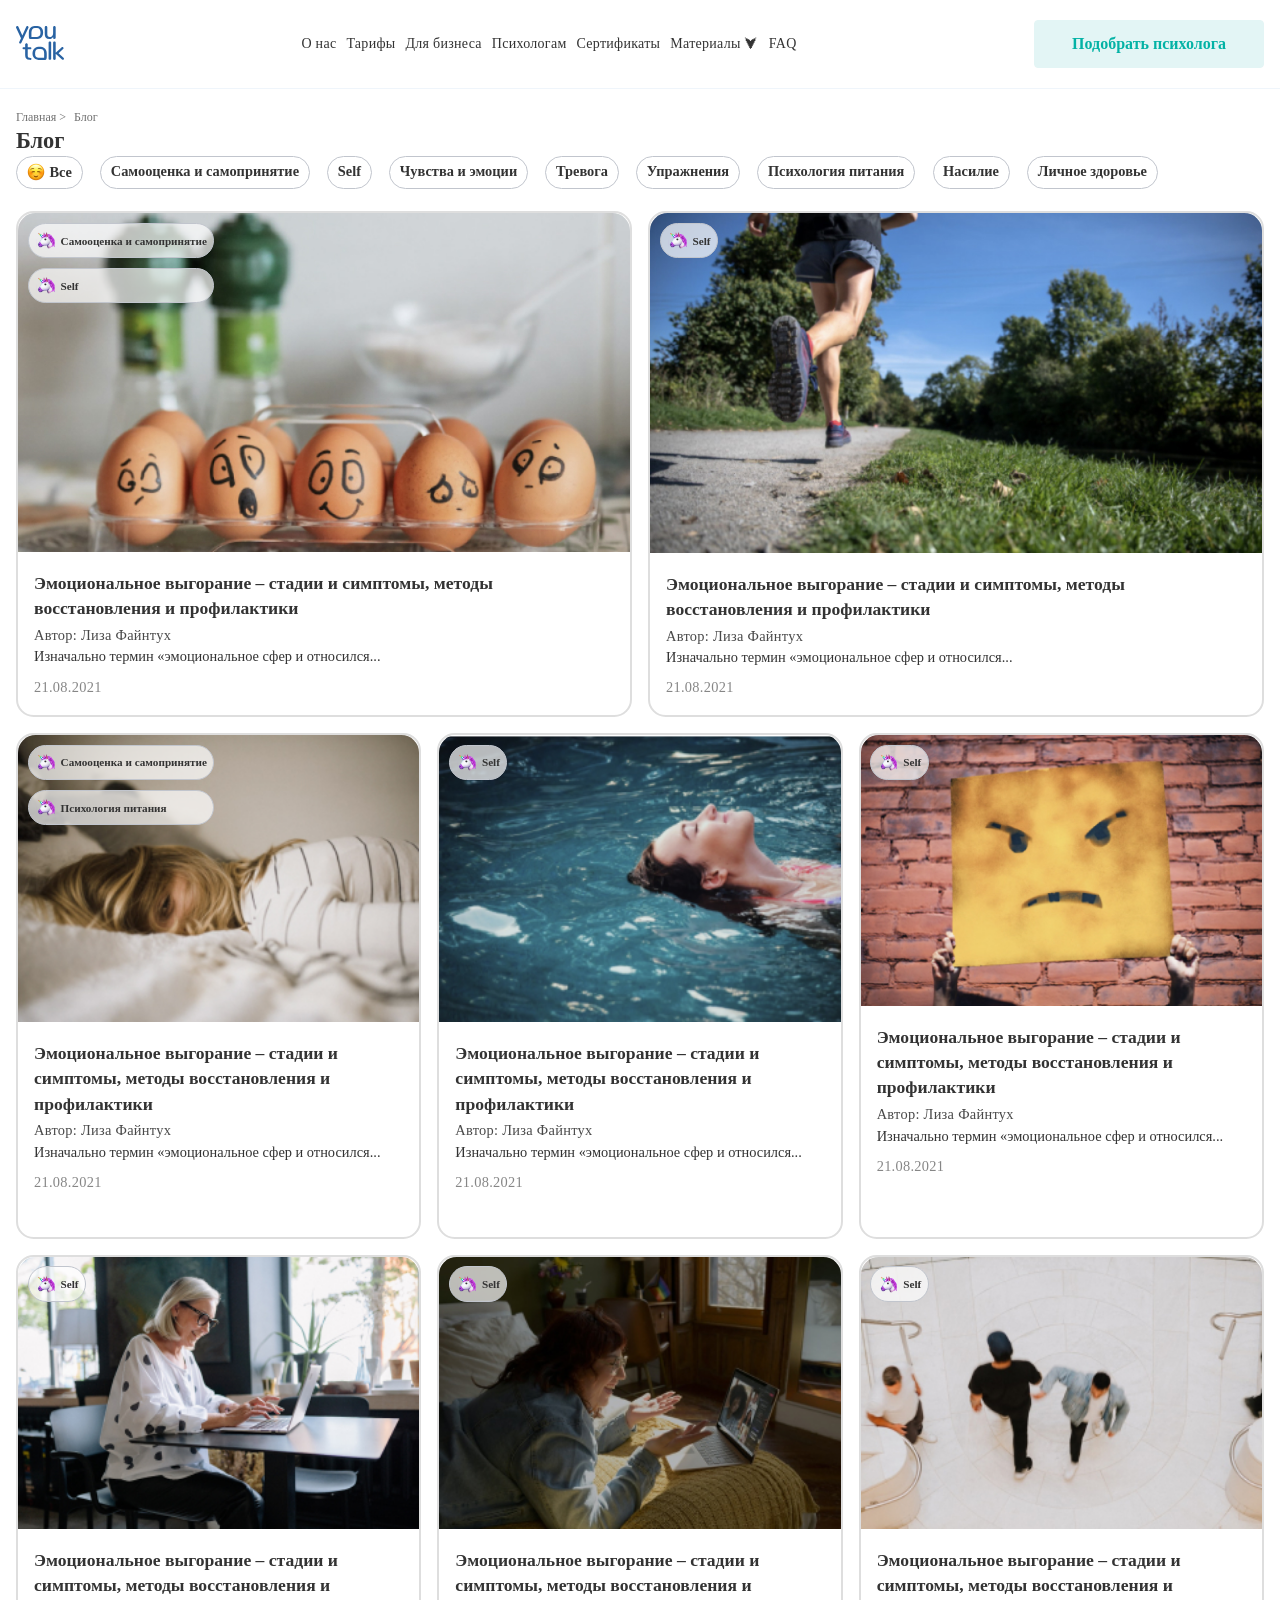
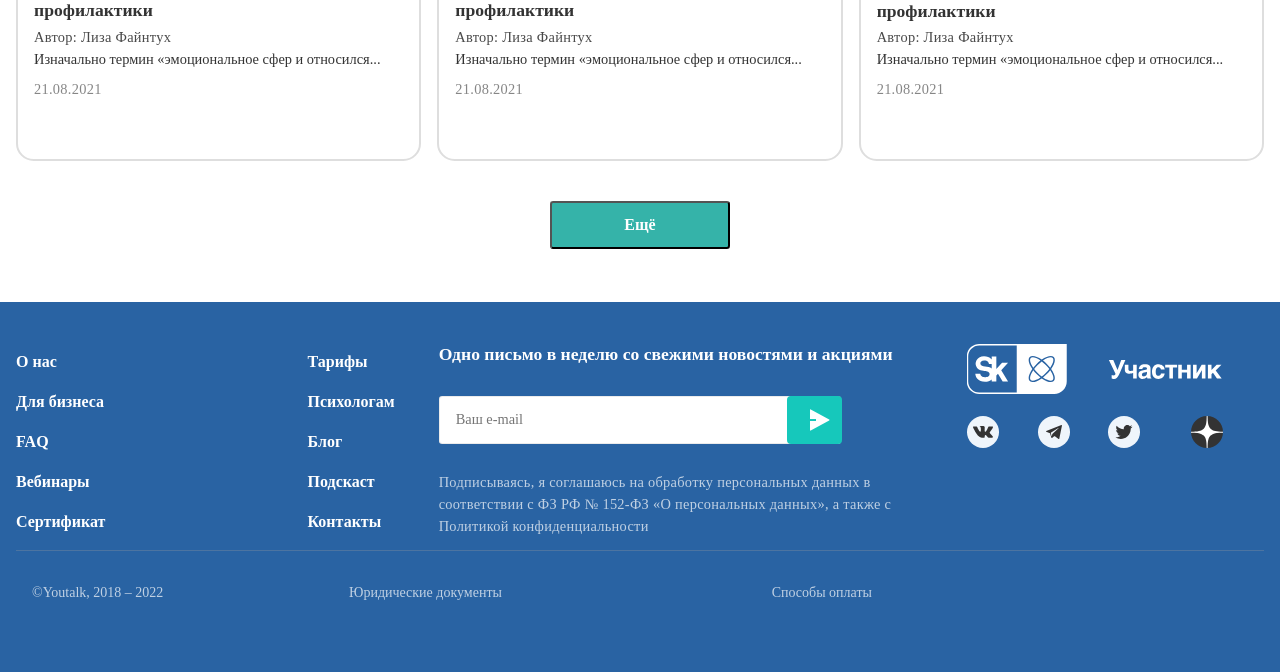
==== commit c5bceb90: "подключил ресет" ====
--- a/index.html
+++ b/index.html
@@ -6,6 +6,7 @@
   <meta name="viewport" content="width=device-width, initial-scale=1.0">
   <link rel="stylesheet" href="./style/style.css">
   <!-- <link rel="stylesheet" href="/style-pages/anxiety.css"> -->
+   <link rel="stylesheet" href="./style/reset.css">
   <link rel="preconnect" href="https://fonts.googleapis.com">
   <link rel="preconnect" href="https://fonts.gstatic.com" crossorigin>
   <link href="https://fonts.googleapis.com/css2?family=Montserrat:ital,wght@0,100..900;1,100..900&display=swap"
